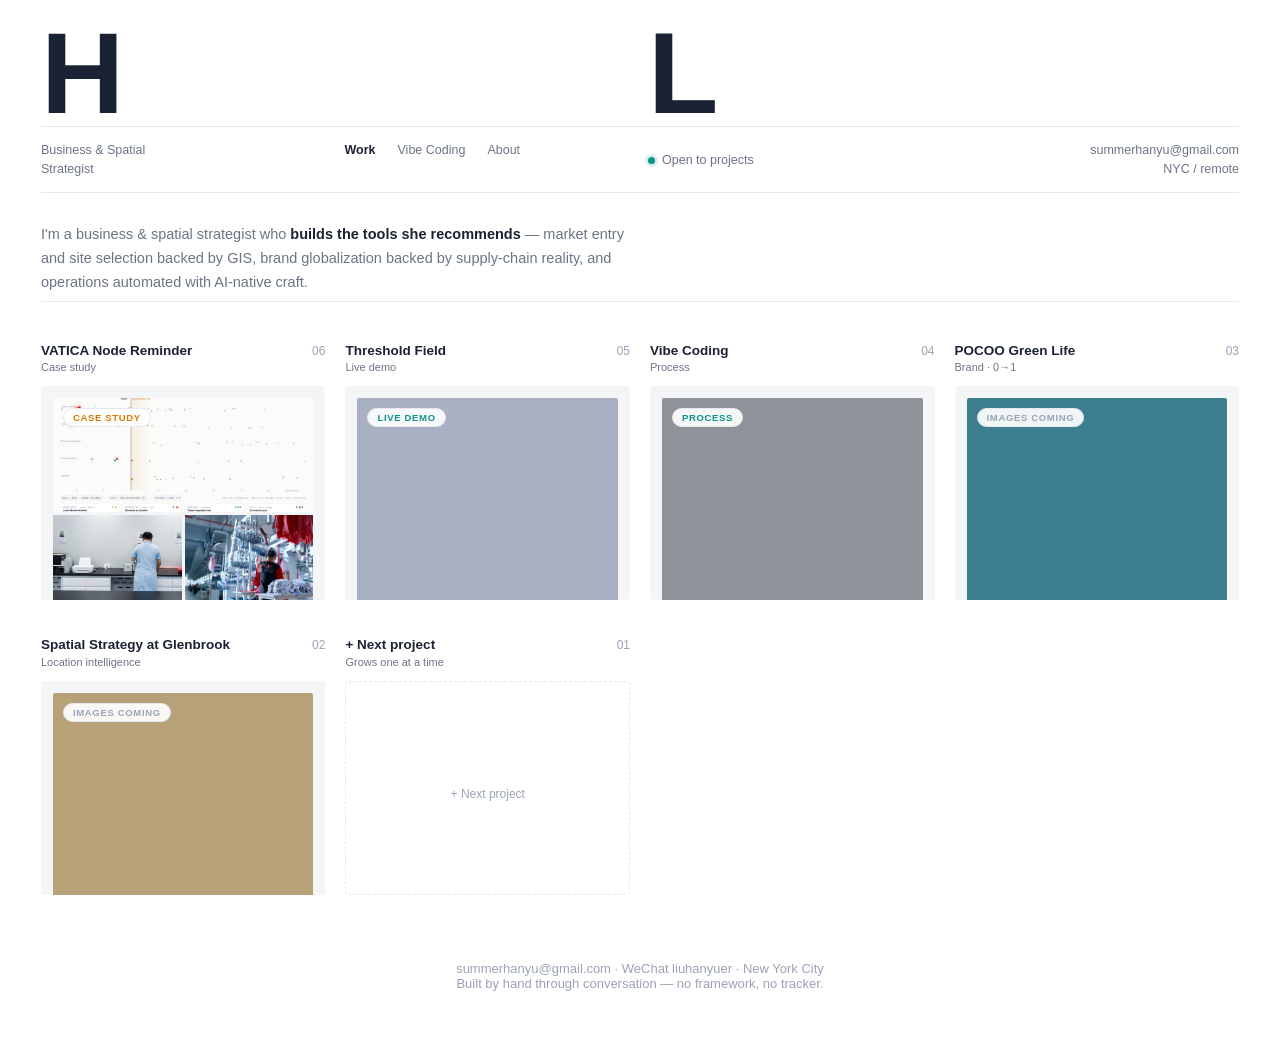
==== hanyu-portfolio-round4/index.html @ 6c44ca15 "Add files via upload" ====
<!DOCTYPE html>
<html lang="en">
<head>
<meta charset="UTF-8">
<meta name="viewport" content="width=device-width, initial-scale=1.0">
<title>Hanyu Liu — Spatial Strategy × Ops Tooling × AI-Native Craft</title>
<meta name="description" content="Business & spatial strategist who builds the tools she recommends. Brand globalization, site selection, supply-chain digitalization.">
<meta name="view-transition" content="same-origin">
<link rel="stylesheet" href="style.css">
<script src="site.js" defer></script>
<style>
  .hero{ padding:30px 0 6px; }
  .hero p{ font-size:14.5px; color:var(--dim); max-width:600px; line-height:1.65; margin:0; }
  .hero p b{ color:var(--ink); }
</style>
</head>
<body>

  <div class="stickybar">
    <a class="sb-h" href="index.html" title="Hanyu Liu">H</a>
    <nav>
      <a href="index.html" class="active">Work</a>
      <a href="vibe-coding.html">Vibe Coding</a>
      <a href="about.html">About</a>
    </nav>
    <a class="sb-l" href="index.html" title="Hanyu Liu">L</a>
  </div>

  <header class="sitehead">
    <a class="mark cols4" href="index.html">
      <span class="m1">H</span>
      <span class="m2">L</span>
    </a>
    <div class="hbar cols4">
      <div class="hb role">
        <div>Business &amp; Spatial</div>
        <div>Strategist</div>
      </div>
      <div class="hb nav">
        <nav>
          <a href="index.html" class="active">Work</a>
          <a href="vibe-coding.html">Vibe Coding</a>
          <a href="about.html">About</a>
        </nav>
      </div>
      <div class="hb status"><span class="dot"></span>Open to projects</div>
      <div class="hb contact">
        <a href="mailto:summerhanyu@gmail.com">summerhanyu@gmail.com</a>
        <div>NYC / remote</div>
      </div>
    </div>
  </header>

  <div class="wrap">
    <div class="hero">
      <p>I'm a business &amp; spatial strategist who <b>builds the tools she recommends</b> —
         market entry and site selection backed by GIS, brand globalization backed by supply-chain
         reality, and operations automated with AI-native craft.</p>
    </div>

    <div class="pgrid">

      <div class="pcard">
        <div class="phead">
          <div><div class="pt">VATICA Node Reminder</div><div class="pc">Case study</div></div>
          <div class="pid">06</div>
        </div>
        <a class="ptile" href="cases/vatica-node-reminder.html">
          <span class="badge case">Case study</span>
          <div class="pmedia vt-vatica">
            <div class="poster">
              <div class="p-main"><img src="assets/vatica-thumb.jpg" alt="Threshold trigger simulation"></div>
              <div class="p-strip">
                <div class="p-cell"><img src="assets/vatica-qc-lab.jpg" alt="QC lab"></div>
                <div class="p-cell"><img src="assets/vatica-factory-floor.jpg" alt="Factory floor"></div>
              </div>
            </div>
          </div>
        </a>
      </div>

      <div class="pcard">
        <div class="phead">
          <div><div class="pt">Threshold Field</div><div class="pc">Live demo</div></div>
          <div class="pid">05</div>
        </div>
        <a class="ptile" href="demos/vatica-threshold-field.html">
          <span class="badge live">Live demo</span>
          <div class="pmedia sw-slate"></div>
        </a>
      </div>

      <div class="pcard">
        <div class="phead">
          <div><div class="pt">Vibe Coding</div><div class="pc">Process</div></div>
          <div class="pid">04</div>
        </div>
        <a class="ptile" href="vibe-coding.html">
          <span class="badge live">Process</span>
          <div class="pmedia sw-stone"></div>
        </a>
      </div>

      <div class="pcard">
        <div class="phead">
          <div><div class="pt">POCOO Green Life</div><div class="pc">Brand · 0→1</div></div>
          <div class="pid">03</div>
        </div>
        <div class="ptile">
          <span class="badge soon">Images coming</span>
          <div class="pmedia sw-teal"></div>
        </div>
      </div>

      <div class="pcard">
        <div class="phead">
          <div><div class="pt">Spatial Strategy at Glenbrook</div><div class="pc">Location intelligence</div></div>
          <div class="pid">02</div>
        </div>
        <div class="ptile">
          <span class="badge soon">Images coming</span>
          <div class="pmedia sw-sand"></div>
        </div>
      </div>

      <div class="pcard">
        <div class="phead">
          <div><div class="pt">+ Next project</div><div class="pc">Grows one at a time</div></div>
          <div class="pid">01</div>
        </div>
        <div class="ptile slot">
          <div class="pmedia">+ Next project</div>
        </div>
      </div>

    </div>
  </div>

  <footer class="sitefoot">
    summerhanyu@gmail.com · WeChat liuhanyuer · New York City<br>
    Built by hand through conversation — no framework, no tracker.
  </footer>
</body>
</html>
---- hanyu-portfolio-round4/style.css ----
/* ===== Hanyu Liu — shared design tokens ===== */
:root{
  --bg:#ffffff; --panel:#ffffff; --ink:#1a2233; --dim:#6b7486; --faint:#9aa3b5;
  --line:#e6e8ee; --amber:#d97706; --amber-soft:#fef3e2; --red:#dc2626; --teal:#0d9488;
  --violet:#7c5cff; --code:#f4f5f7; --mat:#f4f5f7;
  --gutter:clamp(24px,3.2vw,56px);
}
*{ box-sizing:border-box; }
html{ scroll-behavior:smooth; }
body{
  margin:0; background:var(--bg); color:var(--ink);
  font-family:-apple-system,BlinkMacSystemFont,"Segoe UI",Inter,Helvetica,Arial,sans-serif;
  -webkit-font-smoothing:antialiased;
}
a{ color:inherit; }
img{ max-width:100%; display:block; }

/* progressive-enhancement page transition (Chrome/Edge; no-ops elsewhere) */
@view-transition{ navigation:auto; }
::view-transition-old(root), ::view-transition-new(root){ animation-duration:.32s; }

/* scroll-reveal (site.js adds .in when an element enters the viewport) */
.reveal{ opacity:0; transform:translateY(16px); transition:opacity .6s ease, transform .6s ease; }
.reveal.in{ opacity:1; transform:none; }

/* full-bleed containers — fixed gutters, no centered max-width, so the
   page fills wide monitors edge-to-edge instead of floating in a column */
.wrap{ padding:0 var(--gutter); }
.wrap-narrow{ max-width:760px; padding:0 var(--gutter); }

/* =========================================================
   STICKY COMPACT BAR — the big H / L mark, shrunk down but held
   in the SAME two columns (H at the left gutter, L where the
   big mark's second letter sits) so it reads as one continuous
   shrink, not a swap to a different lockup. Hover either letter
   to reveal "Hanyu Liu" as a native tooltip. Toggled by site.js
   (.scrolled on body).
   ========================================================= */
.stickybar{
  position:fixed; top:0; left:0; right:0; z-index:80;
  display:grid; grid-template-columns:repeat(4,1fr); column-gap:16px; align-items:center;
  padding:14px var(--gutter); background:rgba(255,255,255,.88); backdrop-filter:blur(10px);
  border-bottom:1px solid var(--line);
  transform:translateY(-100%); opacity:0;
  transition:transform .28s ease, opacity .28s ease;
}
body.scrolled .stickybar{ transform:translateY(0); opacity:1; }
.stickybar .sb-h, .stickybar .sb-l{
  font-size:24px; font-weight:800; letter-spacing:-0.03em; color:var(--ink); line-height:1;
  text-decoration:none; justify-self:start;
}
.stickybar .sb-l{ grid-column:3; }
.stickybar nav{ grid-column:2; display:flex; align-items:center; gap:22px; }
.stickybar nav a{ font-size:13px; color:var(--dim); text-decoration:none; font-weight:500; }
.stickybar nav a:hover{ color:var(--ink); }
.stickybar nav a.active{ color:var(--ink); font-weight:650; }
@media (max-width:760px){
  .stickybar{ padding:10px 18px; grid-template-columns:repeat(2,1fr); row-gap:8px; }
  .stickybar .sb-l{ grid-column:2; }
  .stickybar nav{ grid-column:1/-1; gap:16px; }
}

/* =========================================================
   SITEHEAD — big split wordmark + hairline info bar
   shared across every page
   ========================================================= */
.sitehead{ padding:26px var(--gutter) 0; }
.sitehead a{ text-decoration:none; }

.cols4{ display:grid; grid-template-columns:repeat(4,1fr); column-gap:16px; }

.mark{ align-items:end; padding-bottom:6px; }
.mark span{
  display:block; font-size:clamp(64px,9vw,150px); font-weight:800; letter-spacing:-0.04em;
  line-height:.82; color:var(--ink);
}
.mark .m2{ grid-column:3; }

.hbar{
  padding:14px 0 13px; border-top:1px solid var(--line); border-bottom:1px solid var(--line);
  font-size:12.5px; color:var(--dim);
}
.hbar .hb{ line-height:1.5; }
.hbar .hb.nav{ display:flex; align-items:flex-start; }
.hbar .hb.nav nav{ display:flex; gap:22px; }
.hbar .hb.nav a{ color:var(--dim); font-weight:500; }
.hbar .hb.nav a:hover{ color:var(--ink); }
.hbar .hb.nav a.active{ color:var(--ink); font-weight:650; }
.hbar .hb.status{ display:flex; align-items:center; gap:7px; }
.hbar .hb.status .dot{ width:7px; height:7px; border-radius:50%; background:var(--teal); flex:0 0 auto;
  box-shadow:0 0 0 3px rgba(13,148,136,.15); animation:pulse 2.4s ease-in-out infinite; }
@keyframes pulse{ 0%,100%{ opacity:1; } 50%{ opacity:.45; } }
.hbar .hb.contact{ text-align:right; }
.hbar .hb.contact a{ color:var(--dim); }
.hbar .hb.contact a:hover{ color:var(--ink); }

@media (max-width:760px){
  .sitehead{ padding:20px 18px 0; }
  .cols4{ grid-template-columns:repeat(2,1fr); row-gap:10px; }
  .mark .m2{ grid-column:2; }
  .hbar .hb.contact{ text-align:left; }
  .hbar{ padding:12px 0; }
}

footer.sitefoot{ padding:56px 0 72px; font-size:13px; color:var(--faint); text-align:center; }
footer.sitefoot a{ color:var(--dim); text-decoration:none; }

/* =========================================================
   PROJECT GRID (index.html) — full-bleed N-across card grid
   ========================================================= */
.pgrid{
  display:grid; grid-template-columns:repeat(4,1fr); column-gap:20px; row-gap:36px;
  padding:40px 0 10px; border-top:1px solid var(--line);
}
.pcard .phead{ display:flex; justify-content:space-between; align-items:baseline; margin-bottom:13px; gap:10px; }
.pcard .phead .pt{ font-size:13.5px; font-weight:650; line-height:1.3; }
.pcard .phead .pc{ font-size:11px; color:var(--dim); margin-top:2px; }
.pcard .phead .pid{ font-size:12px; color:var(--faint); font-variant-numeric:tabular-nums; flex:0 0 auto; }

.ptile{
  display:block; text-decoration:none; color:inherit; position:relative;
  background:var(--mat); border-radius:4px; overflow:hidden;
  padding:12px 12px 0;
  transition:box-shadow .3s ease;
}
.ptile:hover{ box-shadow:inset 0 0 0 1px var(--line); }
.ptile .pmedia{
  min-height:170px; aspect-ratio:4/3.1; overflow:hidden; position:relative;
  border-radius:2px 2px 0 0;
  transition:transform .5s cubic-bezier(.2,.8,.2,1);
}
.ptile:hover .pmedia{ transform:scale(1.02); }
.ptile .pmedia img{ width:100%; height:100%; object-fit:cover; display:block; }
.ptile .badge{
  position:absolute; top:22px; left:22px; font-size:9.5px; font-weight:650; letter-spacing:.07em;
  text-transform:uppercase; background:rgba(255,255,255,0.92); border:1px solid var(--line);
  border-radius:100px; padding:3px 9px; z-index:2;
}
.badge.live{ color:var(--teal); } .badge.case{ color:var(--amber); } .badge.soon{ color:var(--faint); }

/* flat, muted swatches for projects that don't have real screenshots yet —
   plain single colors, no gradients/patterns/text, like a physical color card */
.sw-slate{ background:#aab0c4; }
.sw-stone{ background:#8f9299; }
.sw-clay{  background:#c9503f; }
.sw-teal{  background:#3d7f8f; }
.sw-ink{   background:#181c24; }
.sw-sand{  background:#b7a179; }
.sw-cream{ background:#e9e4d8; }

/* homepage-only poster/collage tile — several real photos combined into one
   card image. Detail pages never use this; they lead with the live demo. */
.poster{ display:grid; grid-template-rows:1fr .58fr; gap:3px; width:100%; height:100%; }
.poster .p-main, .poster .p-cell{ overflow:hidden; }
.poster .p-strip{ display:grid; grid-template-columns:1fr 1fr; gap:3px; }
.poster img{ width:100%; height:100%; object-fit:cover; display:block; }

.ptile.slot{ border:1px dashed var(--line); background:transparent; }
.ptile.slot .pmedia{ display:flex; align-items:center; justify-content:center;
  color:var(--faint); font-size:12px; text-align:center; padding:14px; }
.ptile.slot:hover{ box-shadow:none; }

@media (max-width:980px){ .pgrid{ grid-template-columns:repeat(2,1fr); } }
@media (max-width:560px){ .pgrid{ grid-template-columns:1fr; row-gap:30px; } }

/* =========================================================
   PROJECT DETAIL — sticky media rail (left) + scrolling
   gray text column (right): metadata + full case narrative
   ========================================================= */
.pdethead{ padding:8px var(--gutter) 0; }
.pdethead .back{ font-size:12px; color:var(--faint); text-decoration:none; }
.pdethead .back:hover{ color:var(--dim); }

.pdcase{
  margin:18px 0 0;
  display:grid; grid-template-columns:1.3fr 1fr; align-items:start;
}
.pdcase .pdmedia-col{
  display:flex; flex-direction:column; gap:16px; padding:0 24px 40px var(--gutter);
  position:sticky; top:26px;
}
.pdcase .pdmedia-col img, .pdcase .pdmedia-col iframe{
  width:100%; border-radius:10px; border:1px solid var(--line); display:block; background:#fff;
}
.pdcase .pdmedia-col iframe{ aspect-ratio:16/9.4; }
.pdcase .pdmedia-col .cap{ font-size:12px; color:var(--faint); margin-top:-8px; line-height:1.5; }
.pdcase .pdmedia-col .cap b{ color:var(--dim); font-weight:600; }

.pdcase .pdtext-col{
  background:var(--mat); padding:32px var(--gutter) 70px 30px; min-height:100vh;
}
.pdcase .pdtitle{ font-size:17px; font-weight:650; }
.pdcase .pdtype{ font-size:12px; color:var(--dim); margin-top:2px; margin-bottom:4px; }

.pdrow{ display:flex; justify-content:space-between; gap:16px; padding:11px 0; border-top:1px solid var(--line);
  font-size:12.5px; }
.pdrow:first-of-type{ margin-top:14px; }
.pdrow .k{ color:var(--faint); flex:0 0 auto; }
.pdrow .v{ color:var(--dim); text-align:right; }
.pdrow .v.list{ text-align:right; }
.pdrow .v.list div{ margin-bottom:2px; }
.pdrow .v a{ color:var(--amber); font-weight:600; text-decoration:none; }
.pdrow .v a:hover{ text-decoration:underline; }

@media (max-width:860px){
  .pdcase{ grid-template-columns:1fr; }
  .pdcase .pdmedia-col{ position:static; padding:0 18px; }
  .pdcase .pdtext-col{ padding:28px 18px 50px; min-height:0; }
}

/* view-transition names — give matching grid tile + detail hero the same name to morph between them */
.vt-vatica{ view-transition-name:vt-vatica; }
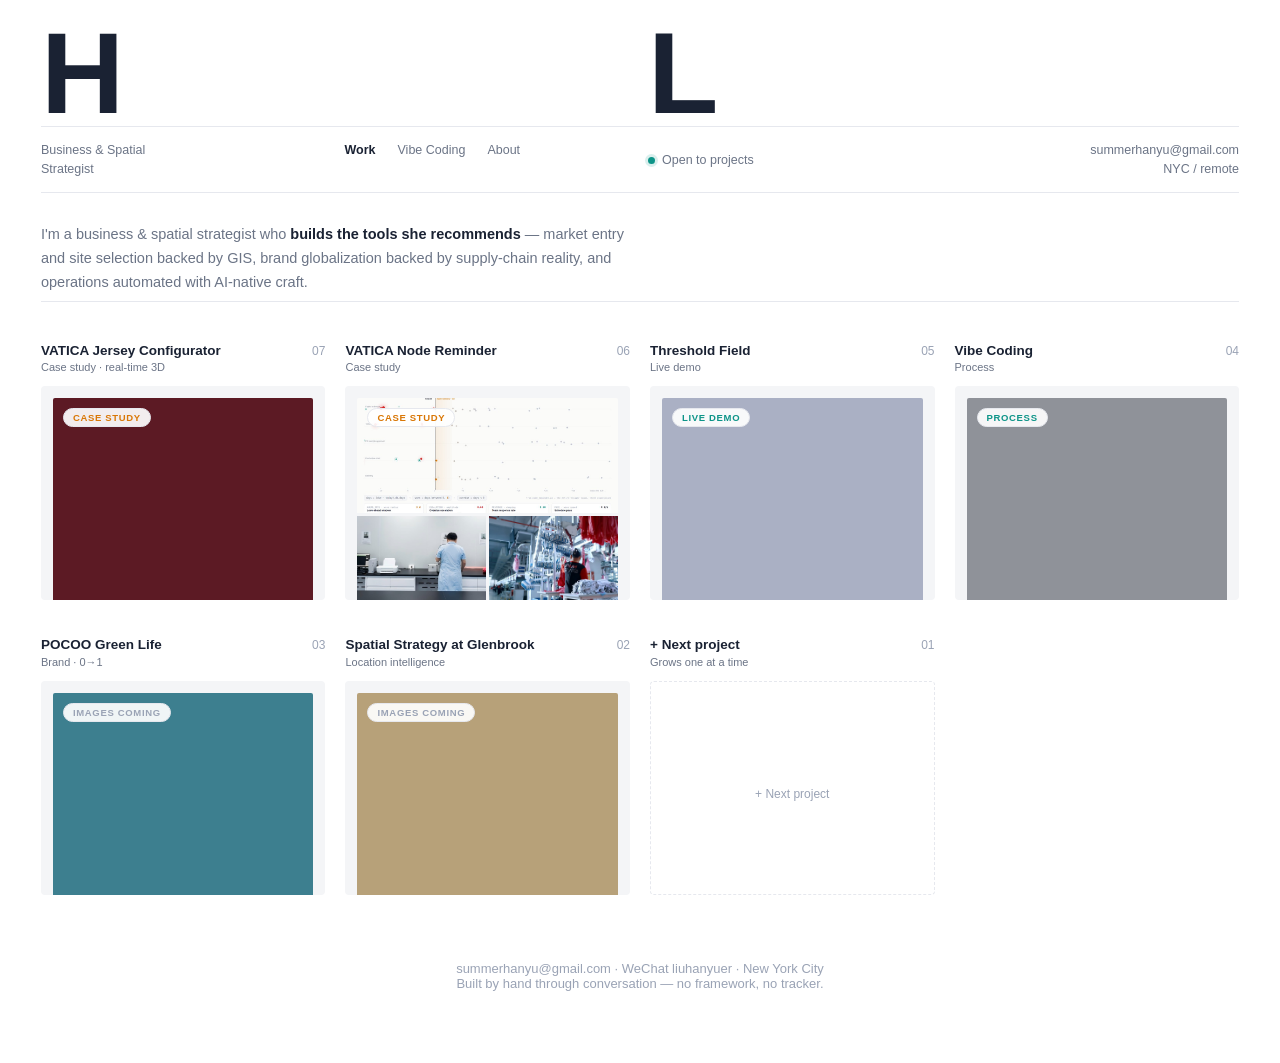
==== commit d7cd9990: "Add files via upload" ====
--- a/hanyu-portfolio-round4/index.html
+++ b/hanyu-portfolio-round4/index.html
@@ -59,6 +59,17 @@
     </div>
 
     <div class="pgrid">
+
+      <div class="pcard">
+        <div class="phead">
+          <div><div class="pt">VATICA Jersey Configurator</div><div class="pc">Case study · real-time 3D</div></div>
+          <div class="pid">07</div>
+        </div>
+        <a class="ptile" href="cases/vatica-jersey-configurator.html">
+          <span class="badge case">Case study</span>
+          <div class="pmedia sw-crimson"></div>
+        </a>
+      </div>
 
       <div class="pcard">
         <div class="phead">
--- a/hanyu-portfolio-round4/style.css
+++ b/hanyu-portfolio-round4/style.css
@@ -147,6 +147,7 @@
 .sw-ink{   background:#181c24; }
 .sw-sand{  background:#b7a179; }
 .sw-cream{ background:#e9e4d8; }
+.sw-crimson{ background:#5c1a24; }
 
 /* homepage-only poster/collage tile — several real photos combined into one
    card image. Detail pages never use this; they lead with the live demo. */
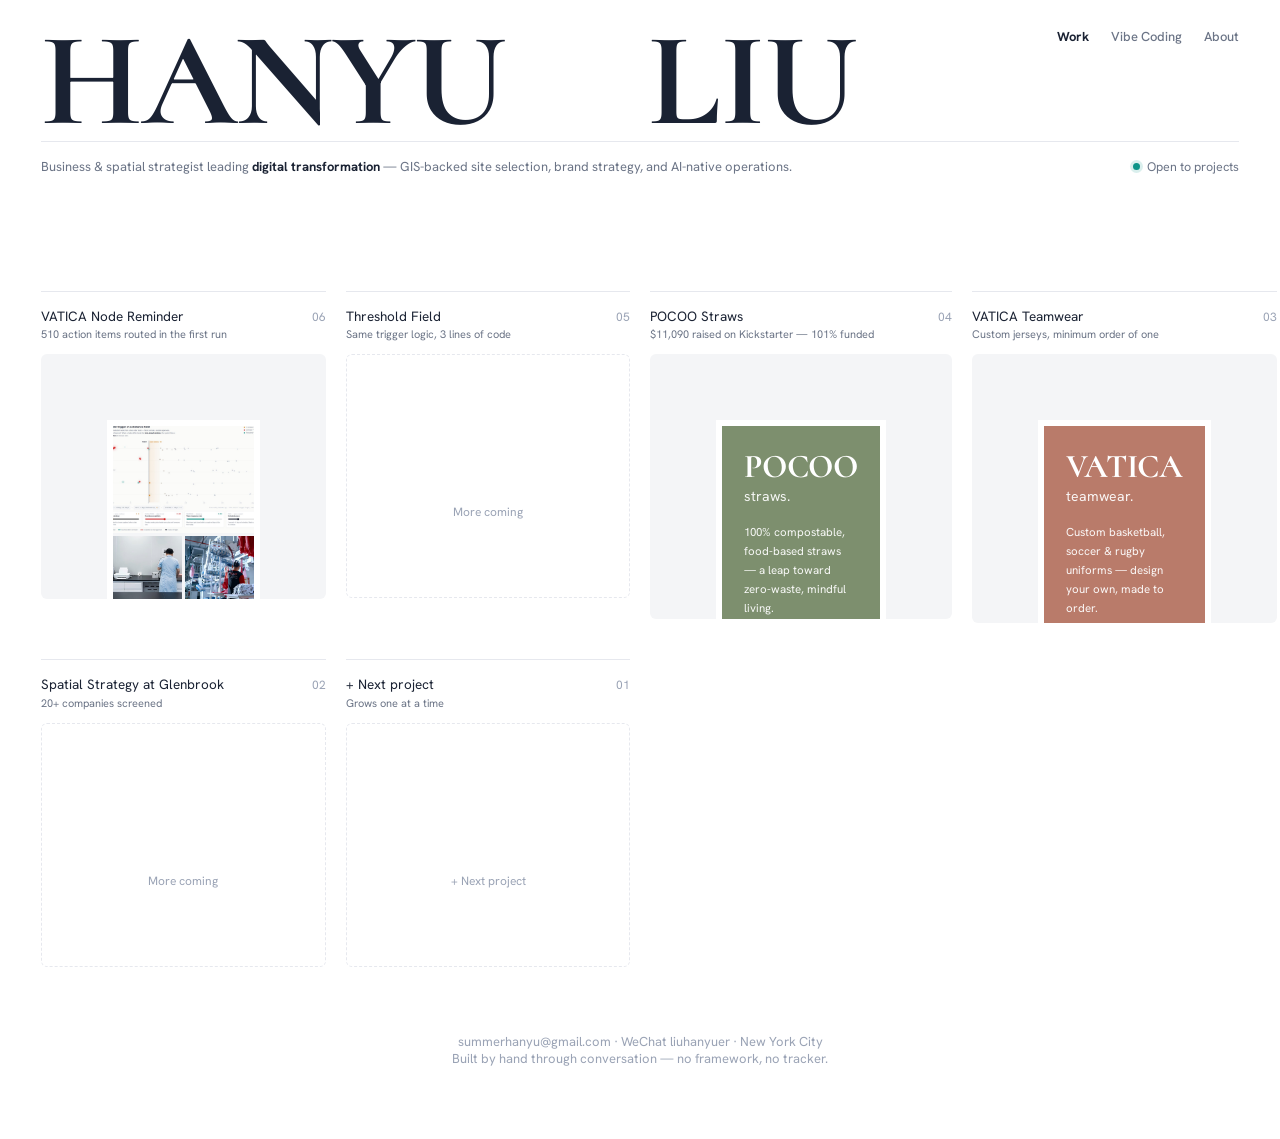
==== commit 17787e9c: "Add files via upload" ====
--- a/hanyu-portfolio-round4/index.html
+++ b/hanyu-portfolio-round4/index.html
@@ -4,80 +4,53 @@
 <meta charset="UTF-8">
 <meta name="viewport" content="width=device-width, initial-scale=1.0">
 <title>Hanyu Liu — Spatial Strategy × Ops Tooling × AI-Native Craft</title>
-<meta name="description" content="Business & spatial strategist who builds the tools she recommends. Brand globalization, site selection, supply-chain digitalization.">
+<meta name="description" content="Business & spatial strategist leading digital transformation across site selection, brand strategy, and AI-native operations.">
 <meta name="view-transition" content="same-origin">
 <link rel="stylesheet" href="style.css">
 <script src="site.js" defer></script>
-<style>
-  .hero{ padding:30px 0 6px; }
-  .hero p{ font-size:14.5px; color:var(--dim); max-width:600px; line-height:1.65; margin:0; }
-  .hero p b{ color:var(--ink); }
-</style>
 </head>
 <body>
 
   <div class="stickybar">
-    <a class="sb-h" href="index.html" title="Hanyu Liu">H</a>
+    <a class="sb-h" href="index.html" title="Hanyu Liu">
+      <span class="sb-logo">H</span><span class="sb-hanzi">菡雨</span>
+    </a>
     <nav>
       <a href="index.html" class="active">Work</a>
       <a href="vibe-coding.html">Vibe Coding</a>
       <a href="about.html">About</a>
     </nav>
-    <a class="sb-l" href="index.html" title="Hanyu Liu">L</a>
+    <a class="sb-l" href="index.html" title="Hanyu Liu">
+      <span class="sb-logo">L</span><span class="sb-hanzi">刘</span>
+    </a>
   </div>
 
   <header class="sitehead">
-    <a class="mark cols4" href="index.html">
-      <span class="m1">H</span>
-      <span class="m2">L</span>
-    </a>
+    <div class="mark cols4">
+      <a class="m1" href="index.html">HANYU</a>
+      <a class="m2" href="index.html">LIU</a>
+      <nav class="marknav">
+        <a href="index.html" class="active">Work</a>
+        <a href="vibe-coding.html">Vibe Coding</a>
+        <a href="about.html">About</a>
+      </nav>
+    </div>
     <div class="hbar cols4">
-      <div class="hb role">
-        <div>Business &amp; Spatial</div>
-        <div>Strategist</div>
-      </div>
-      <div class="hb nav">
-        <nav>
-          <a href="index.html" class="active">Work</a>
-          <a href="vibe-coding.html">Vibe Coding</a>
-          <a href="about.html">About</a>
-        </nav>
-      </div>
+      <div class="hb bio">Business &amp; spatial strategist leading <b>digital transformation</b> —
+         GIS-backed site selection, brand strategy, and AI-native operations.</div>
       <div class="hb status"><span class="dot"></span>Open to projects</div>
-      <div class="hb contact">
-        <a href="mailto:summerhanyu@gmail.com">summerhanyu@gmail.com</a>
-        <div>NYC / remote</div>
-      </div>
     </div>
   </header>
 
   <div class="wrap">
-    <div class="hero">
-      <p>I'm a business &amp; spatial strategist who <b>builds the tools she recommends</b> —
-         market entry and site selection backed by GIS, brand globalization backed by supply-chain
-         reality, and operations automated with AI-native craft.</p>
-    </div>
-
     <div class="pgrid">
 
       <div class="pcard">
         <div class="phead">
-          <div><div class="pt">VATICA Jersey Configurator</div><div class="pc">Case study · real-time 3D</div></div>
-          <div class="pid">07</div>
-        </div>
-        <a class="ptile" href="cases/vatica-jersey-configurator.html">
-          <span class="badge case">Case study</span>
-          <div class="pmedia sw-crimson"></div>
-        </a>
-      </div>
-
-      <div class="pcard">
-        <div class="phead">
-          <div><div class="pt">VATICA Node Reminder</div><div class="pc">Case study</div></div>
+          <div><div class="pt">VATICA Node Reminder</div><div class="pc">510 action items routed in the first run</div></div>
           <div class="pid">06</div>
         </div>
         <a class="ptile" href="cases/vatica-node-reminder.html">
-          <span class="badge case">Case study</span>
           <div class="pmedia vt-vatica">
             <div class="poster">
               <div class="p-main"><img src="assets/vatica-thumb.jpg" alt="Threshold trigger simulation"></div>
@@ -92,45 +65,57 @@
 
       <div class="pcard">
         <div class="phead">
-          <div><div class="pt">Threshold Field</div><div class="pc">Live demo</div></div>
+          <div><div class="pt">Threshold Field</div><div class="pc">Same trigger logic, 3 lines of code</div></div>
           <div class="pid">05</div>
         </div>
-        <a class="ptile" href="demos/vatica-threshold-field.html">
-          <span class="badge live">Live demo</span>
-          <div class="pmedia sw-slate"></div>
+        <a class="ptile slot" href="demos/vatica-threshold-field.html">
+          <div class="pmedia">More coming</div>
         </a>
       </div>
 
       <div class="pcard">
         <div class="phead">
-          <div><div class="pt">Vibe Coding</div><div class="pc">Process</div></div>
+          <div><div class="pt">POCOO Straws</div><div class="pc">$11,090 raised on Kickstarter — 101% funded</div></div>
           <div class="pid">04</div>
         </div>
-        <a class="ptile" href="vibe-coding.html">
-          <span class="badge live">Process</span>
-          <div class="pmedia sw-stone"></div>
-        </a>
-      </div>
-
-      <div class="pcard">
-        <div class="phead">
-          <div><div class="pt">POCOO Green Life</div><div class="pc">Brand · 0→1</div></div>
-          <div class="pid">03</div>
-        </div>
         <div class="ptile">
-          <span class="badge soon">Images coming</span>
-          <div class="pmedia sw-teal"></div>
+          <div class="pmedia plabel pl-pocoo">
+            <div class="pl-top">
+              <div class="pl-brand">POCOO</div>
+              <div class="pl-sub">straws.</div>
+            </div>
+            <div class="pl-desc">100% compostable, food-based straws — a leap toward zero-waste, mindful living.</div>
+            <div class="pl-meta">PRODUCT DESIGN · KICKSTARTER · JUL–AUG 2023 · NEW YORK, NY · 57 BACKERS</div>
+            <div class="pl-stat">$11,090 raised <span>· 101% funded · Project We Love</span></div>
+          </div>
         </div>
       </div>
 
       <div class="pcard">
         <div class="phead">
-          <div><div class="pt">Spatial Strategy at Glenbrook</div><div class="pc">Location intelligence</div></div>
+          <div><div class="pt">VATICA Teamwear</div><div class="pc">Custom jerseys, minimum order of one</div></div>
+          <div class="pid">03</div>
+        </div>
+        <div class="ptile">
+          <div class="pmedia plabel pl-vatica">
+            <div class="pl-top">
+              <div class="pl-brand">VATICA</div>
+              <div class="pl-sub">teamwear.</div>
+            </div>
+            <div class="pl-desc">Custom basketball, soccer &amp; rugby uniforms — design your own, made to order.</div>
+            <div class="pl-meta">SPORT &amp; PERFORMANCE CLOTHING · JIANGXI, CHINA · DESIGN YOUR OWN TEAMWEAR</div>
+            <div class="pl-stat">MOQ 1 piece <span>· custom print &amp; personalization</span></div>
+          </div>
+        </div>
+      </div>
+
+      <div class="pcard">
+        <div class="phead">
+          <div><div class="pt">Spatial Strategy at Glenbrook</div><div class="pc">20+ companies screened</div></div>
           <div class="pid">02</div>
         </div>
-        <div class="ptile">
-          <span class="badge soon">Images coming</span>
-          <div class="pmedia sw-sand"></div>
+        <div class="ptile slot">
+          <div class="pmedia">More coming</div>
         </div>
       </div>
 
--- a/hanyu-portfolio-round4/style.css
+++ b/hanyu-portfolio-round4/style.css
@@ -1,15 +1,44 @@
+/* Cormorant — self-hosted, used only for the big HANYU / LIU wordmark */
+@font-face{
+  font-family:"Cormorant";
+  src:url("assets/fonts/cormorant-latin-700-normal.woff2") format("woff2");
+  font-weight:700; font-style:normal; font-display:swap;
+}
+
+/* Hanken Grotesk — self-hosted, used for all body/UI text site-wide */
+@font-face{
+  font-family:"Hanken Grotesk";
+  src:url("assets/fonts/hanken-grotesk-latin-400-normal.woff2") format("woff2");
+  font-weight:400; font-style:normal; font-display:swap;
+}
+@font-face{
+  font-family:"Hanken Grotesk";
+  src:url("assets/fonts/hanken-grotesk-latin-500-normal.woff2") format("woff2");
+  font-weight:500; font-style:normal; font-display:swap;
+}
+@font-face{
+  font-family:"Hanken Grotesk";
+  src:url("assets/fonts/hanken-grotesk-latin-600-normal.woff2") format("woff2");
+  font-weight:600; font-style:normal; font-display:swap;
+}
+@font-face{
+  font-family:"Hanken Grotesk";
+  src:url("assets/fonts/hanken-grotesk-latin-700-normal.woff2") format("woff2");
+  font-weight:700; font-style:normal; font-display:swap;
+}
+
 /* ===== Hanyu Liu — shared design tokens ===== */
 :root{
   --bg:#ffffff; --panel:#ffffff; --ink:#1a2233; --dim:#6b7486; --faint:#9aa3b5;
   --line:#e6e8ee; --amber:#d97706; --amber-soft:#fef3e2; --red:#dc2626; --teal:#0d9488;
-  --violet:#7c5cff; --code:#f4f5f7; --mat:#f4f5f7;
+  --violet:#7c5cff; --code:#f4f5f7; --mat:#f4f5f7; --mat-soft:#f9f9fb;
   --gutter:clamp(24px,3.2vw,56px);
 }
 *{ box-sizing:border-box; }
 html{ scroll-behavior:smooth; }
 body{
   margin:0; background:var(--bg); color:var(--ink);
-  font-family:-apple-system,BlinkMacSystemFont,"Segoe UI",Inter,Helvetica,Arial,sans-serif;
+  font-family:"Hanken Grotesk",-apple-system,BlinkMacSystemFont,"Segoe UI",Helvetica,Arial,sans-serif;
   -webkit-font-smoothing:antialiased;
 }
 a{ color:inherit; }
@@ -46,9 +75,15 @@
 }
 body.scrolled .stickybar{ transform:translateY(0); opacity:1; }
 .stickybar .sb-h, .stickybar .sb-l{
-  font-size:24px; font-weight:800; letter-spacing:-0.03em; color:var(--ink); line-height:1;
+  display:flex; align-items:center; gap:9px;
+  font-size:14px; font-weight:650; letter-spacing:-0.01em; color:var(--ink); line-height:1;
   text-decoration:none; justify-self:start;
 }
+.stickybar .sb-logo{
+  width:30px; height:30px; border-radius:50%; background:var(--ink); color:#fff; flex:0 0 auto;
+  display:flex; align-items:center; justify-content:center; font-size:13px; font-weight:800;
+}
+.stickybar .sb-hanzi{ font-weight:600; }
 .stickybar .sb-l{ grid-column:3; }
 .stickybar nav{ grid-column:2; display:flex; align-items:center; gap:22px; }
 .stickybar nav a{ font-size:13px; color:var(--dim); text-decoration:none; font-weight:500; }
@@ -69,37 +104,49 @@
 
 .cols4{ display:grid; grid-template-columns:repeat(4,1fr); column-gap:16px; }
 
-.mark{ align-items:end; padding-bottom:6px; }
-.mark span{
-  display:block; font-size:clamp(64px,9vw,150px); font-weight:800; letter-spacing:-0.04em;
-  line-height:.82; color:var(--ink);
-}
-.mark .m2{ grid-column:3; }
+.mark{ align-items:end; padding-bottom:6px; position:relative; }
+.mark span, .mark a.m1, .mark a.m2{
+  display:block; font-family:"Cormorant",Georgia,serif; font-size:clamp(72px,10.4vw,178px);
+  font-weight:700; letter-spacing:-0.01em;
+  line-height:.82; color:var(--ink); text-decoration:none;
+}
+.mark .m1{ grid-column:1/3; }
+.mark .m2{ grid-column:3/5; }
+
+/* nav lives inline with the big mark now, tucked in the empty space
+   to the right of the (short) second word, top-aligned */
+.mark .marknav{
+  position:absolute; top:2px; right:0; display:flex; gap:22px;
+  font-family:"Hanken Grotesk",-apple-system,BlinkMacSystemFont,"Segoe UI",Helvetica,Arial,sans-serif;
+}
+.mark .marknav a{ font-size:13px; color:var(--dim); font-weight:500; text-decoration:none; }
+.mark .marknav a:hover{ color:var(--ink); }
+.mark .marknav a.active{ color:var(--ink); font-weight:650; }
+
+/* generic status dot, reused outside the header bar too (e.g. about page) */
+.dot{ width:7px; height:7px; border-radius:50%; background:var(--teal); flex:0 0 auto; display:inline-block;
+  vertical-align:middle; box-shadow:0 0 0 3px rgba(13,148,136,.15); animation:pulse 2.4s ease-in-out infinite; }
+@keyframes pulse{ 0%,100%{ opacity:1; } 50%{ opacity:.45; } }
 
 .hbar{
-  padding:14px 0 13px; border-top:1px solid var(--line); border-bottom:1px solid var(--line);
+  padding:14px 0 13px; border-top:1px solid var(--line);
   font-size:12.5px; color:var(--dim);
 }
 .hbar .hb{ line-height:1.5; }
-.hbar .hb.nav{ display:flex; align-items:flex-start; }
-.hbar .hb.nav nav{ display:flex; gap:22px; }
-.hbar .hb.nav a{ color:var(--dim); font-weight:500; }
-.hbar .hb.nav a:hover{ color:var(--ink); }
-.hbar .hb.nav a.active{ color:var(--ink); font-weight:650; }
-.hbar .hb.status{ display:flex; align-items:center; gap:7px; }
-.hbar .hb.status .dot{ width:7px; height:7px; border-radius:50%; background:var(--teal); flex:0 0 auto;
-  box-shadow:0 0 0 3px rgba(13,148,136,.15); animation:pulse 2.4s ease-in-out infinite; }
-@keyframes pulse{ 0%,100%{ opacity:1; } 50%{ opacity:.45; } }
-.hbar .hb.contact{ text-align:right; }
-.hbar .hb.contact a{ color:var(--dim); }
-.hbar .hb.contact a:hover{ color:var(--ink); }
+.hbar .hb.bio{ grid-column:1/4; font-size:13px; line-height:1.65; white-space:nowrap; overflow:hidden; text-overflow:ellipsis; }
+.hbar .hb.bio b{ color:var(--ink); }
+.hbar .hb.status{ display:flex; align-items:center; gap:7px; grid-column:4; justify-content:flex-end; }
 
 @media (max-width:760px){
   .sitehead{ padding:20px 18px 0; }
   .cols4{ grid-template-columns:repeat(2,1fr); row-gap:10px; }
-  .mark .m2{ grid-column:2; }
-  .hbar .hb.contact{ text-align:left; }
+  .mark span, .mark a.m1, .mark a.m2{ font-size:clamp(40px,16vw,84px); }
+  .mark .m1{ grid-column:1/-1; }
+  .mark .m2{ grid-column:1/-1; margin-top:4px; }
+  .mark .marknav{ position:static; margin-top:12px; gap:16px; }
   .hbar{ padding:12px 0; }
+  .hbar .hb.bio{ grid-column:1/-1; max-width:none; white-space:normal; }
+  .hbar .hb.status{ grid-column:1/-1; justify-content:flex-start; margin-top:8px; }
 }
 
 footer.sitefoot{ padding:56px 0 72px; font-size:13px; color:var(--faint); text-align:center; }
@@ -110,44 +157,77 @@
    ========================================================= */
 .pgrid{
   display:grid; grid-template-columns:repeat(4,1fr); column-gap:20px; row-gap:36px;
-  padding:40px 0 10px; border-top:1px solid var(--line);
-}
+  padding:100px 0 10px;
+}
+.pcard{ border-top:1px solid var(--line); padding-top:16px; }
 .pcard .phead{ display:flex; justify-content:space-between; align-items:baseline; margin-bottom:13px; gap:10px; }
-.pcard .phead .pt{ font-size:13.5px; font-weight:650; line-height:1.3; }
+.pcard .phead .pt{ font-size:13.5px; font-weight:400; color:var(--ink); line-height:1.3; }
 .pcard .phead .pc{ font-size:11px; color:var(--dim); margin-top:2px; }
 .pcard .phead .pid{ font-size:12px; color:var(--faint); font-variant-numeric:tabular-nums; flex:0 0 auto; }
 
 .ptile{
   display:block; text-decoration:none; color:inherit; position:relative;
-  background:var(--mat); border-radius:4px; overflow:hidden;
-  padding:12px 12px 0;
+  background:var(--mat); border-radius:6px; overflow:hidden;
+  padding:72px 72px 0;
   transition:box-shadow .3s ease;
 }
 .ptile:hover{ box-shadow:inset 0 0 0 1px var(--line); }
 .ptile .pmedia{
-  min-height:170px; aspect-ratio:4/3.1; overflow:hidden; position:relative;
-  border-radius:2px 2px 0 0;
+  min-height:170px; aspect-ratio:4/4.9; overflow:hidden; position:relative;
+  border-radius:0; box-shadow:0 0 0 6px #fff;
   transition:transform .5s cubic-bezier(.2,.8,.2,1);
 }
+.ptile.slot .pmedia{ box-shadow:none; }
 .ptile:hover .pmedia{ transform:scale(1.02); }
 .ptile .pmedia img{ width:100%; height:100%; object-fit:cover; display:block; }
-.ptile .badge{
-  position:absolute; top:22px; left:22px; font-size:9.5px; font-weight:650; letter-spacing:.07em;
-  text-transform:uppercase; background:rgba(255,255,255,0.92); border:1px solid var(--line);
-  border-radius:100px; padding:3px 9px; z-index:2;
-}
-.badge.live{ color:var(--teal); } .badge.case{ color:var(--amber); } .badge.soon{ color:var(--faint); }
-
-/* flat, muted swatches for projects that don't have real screenshots yet —
-   plain single colors, no gradients/patterns/text, like a physical color card */
-.sw-slate{ background:#aab0c4; }
-.sw-stone{ background:#8f9299; }
+
+/* placeholder projects without real screenshots yet — same size/position as
+   a real photo poster (fills .pmedia edge to edge, cropped at the bottom by
+   the same fixed aspect-ratio box), with a flat 3D-offset drop shadow
+   instead of the white ring used for real photos/demos */
+.ptile .pmedia.swatch{
+  box-shadow:10px 10px 0 rgba(26,34,51,0.10);
+  transition:transform .3s ease, box-shadow .3s ease;
+}
+.ptile:hover .pmedia.swatch{
+  transform:translate(-3px,-3px) !important;
+  box-shadow:13px 13px 0 rgba(26,34,51,0.13);
+}
+
+/* placeholder palette — brighter, cleaner, higher-contrast tones (avoiding
+   the earlier muddy/desaturated earth tones); still mixes warm and cool so
+   no two similar hues land in the same homepage row */
+.sw-slate{ background:#1e2340; }  /* clean deep navy */
+.sw-stone{ background:#d1602f; }  /* bright warm rust-orange */
 .sw-clay{  background:#c9503f; }
-.sw-teal{  background:#3d7f8f; }
+.sw-teal{  background:#2f8f65; }  /* clean saturated emerald green */
 .sw-ink{   background:#181c24; }
-.sw-sand{  background:#b7a179; }
+.sw-sand{  background:#c9a468; }  /* brighter warm gold-tan */
 .sw-cream{ background:#e9e4d8; }
-.sw-crimson{ background:#5c1a24; }
+
+/* Malin+Goetz-style label poster — real project preview copy laid directly
+   on a muted, sophisticated color field, no boxes/cards around the text,
+   just a type hierarchy (brand mark → tagline → description → fine print
+   → a bold closing stat), same framing (white ring) as a real photo tile */
+.pmedia.plabel{
+  display:flex; flex-direction:column; color:#fff; text-align:left;
+  padding:24px 22px 20px;
+}
+.pmedia.plabel .pl-top{ margin-bottom:18px; }
+.pmedia.plabel .pl-brand{
+  font-family:"Cormorant",Georgia,serif; font-weight:700; letter-spacing:-0.01em;
+  font-size:clamp(26px,2.6vw,36px); line-height:1;
+}
+.pmedia.plabel .pl-sub{ font-size:14px; font-weight:400; margin-top:4px; opacity:.92; }
+.pmedia.plabel .pl-desc{ font-size:11.5px; line-height:1.65; max-width:90%; opacity:.94; }
+.pmedia.plabel .pl-meta{
+  font-size:9px; line-height:1.7; letter-spacing:.03em; opacity:.72;
+  margin-top:auto; padding-top:18px;
+}
+.pmedia.plabel .pl-stat{ font-size:15.5px; font-weight:700; margin-top:8px; }
+.pmedia.plabel .pl-stat span{ font-weight:400; font-size:10.5px; opacity:.85; }
+.pl-pocoo{ background:#7d8f6e; }
+.pl-vatica{ background:#b97b6a; }
 
 /* homepage-only poster/collage tile — several real photos combined into one
    card image. Detail pages never use this; they lead with the live demo. */
@@ -173,23 +253,35 @@
 .pdethead .back:hover{ color:var(--dim); }
 
 .pdcase{
-  margin:18px 0 0;
-  display:grid; grid-template-columns:1.3fr 1fr; align-items:start;
+  /* golden-ratio split — media column is the 0.618 major, text rail the 0.382
+     minor, mirroring the Vibe Coding item panel (whose text rail is the minor
+     share of the *other* side) at the same proportions */
+  margin:18px 0 0; background:#fff;
+  display:grid; grid-template-columns:61.8% 38.2%; align-items:start;
 }
 .pdcase .pdmedia-col{
-  display:flex; flex-direction:column; gap:16px; padding:0 24px 40px var(--gutter);
-  position:sticky; top:26px;
+  display:flex; flex-direction:column; gap:18px; padding:32px 34px 40px var(--gutter);
+  position:sticky; top:26px; background:#fff;
 }
 .pdcase .pdmedia-col img, .pdcase .pdmedia-col iframe{
-  width:100%; border-radius:10px; border:1px solid var(--line); display:block; background:#fff;
+  width:94%; margin:0 auto; border-radius:0; border:1px solid var(--line); display:block; background:#fff;
 }
 .pdcase .pdmedia-col iframe{ aspect-ratio:16/9.4; }
-.pdcase .pdmedia-col .cap{ font-size:12px; color:var(--faint); margin-top:-8px; line-height:1.5; }
+.pdcase .pdmedia-col .cap{ font-size:12px; color:var(--faint); margin-top:-8px; line-height:1.5; width:94%; margin-left:auto; margin-right:auto; }
 .pdcase .pdmedia-col .cap b{ color:var(--dim); font-weight:600; }
 
 .pdcase .pdtext-col{
-  background:var(--mat); padding:32px var(--gutter) 70px 30px; min-height:100vh;
-}
+  position:relative; padding:32px var(--gutter) 70px 34px; min-height:100vh;
+  border-left:1px solid var(--line); background:#fff;
+}
+.pdcase .back-icon{
+  position:absolute; top:28px; right:var(--gutter);
+  width:36px; height:36px; border-radius:50%; border:1px solid var(--line);
+  background:#fff; display:flex; align-items:center; justify-content:center;
+  color:var(--dim); text-decoration:none; transition:background .2s ease, color .2s ease, transform .2s ease;
+}
+.pdcase .back-icon svg{ width:16px; height:16px; }
+.pdcase .back-icon:hover{ background:var(--ink); color:#fff; transform:translateY(-1px); }
 .pdcase .pdtitle{ font-size:17px; font-weight:650; }
 .pdcase .pdtype{ font-size:12px; color:var(--dim); margin-top:2px; margin-bottom:4px; }
 
@@ -205,8 +297,48 @@
 
 @media (max-width:860px){
   .pdcase{ grid-template-columns:1fr; }
-  .pdcase .pdmedia-col{ position:static; padding:0 18px; }
-  .pdcase .pdtext-col{ padding:28px 18px 50px; min-height:0; }
+  .pdcase .pdmedia-col{ position:static; padding:24px 18px 20px; }
+  .pdcase .pdtext-col{ padding:20px 18px 50px; min-height:0; border-left:none; border-top:1px solid var(--line); }
+  .pdcase .back-icon{ top:16px; right:16px; }
+}
+
+/* =========================================================
+   ABOUT — left metadata column + right bio column (about.html)
+   ========================================================= */
+.about-split{
+  display:grid; grid-template-columns:1fr 1fr; column-gap:80px;
+  padding:100px 0 100px;
+}
+.about-split .am-col .am-fields{
+  display:flex; flex-wrap:wrap; gap:40px; border-top:1px solid var(--line); padding-top:16px; margin-bottom:36px;
+}
+.about-split .am-col .am-field{ font-size:12.5px; }
+.about-split .am-col .k{ color:var(--faint); margin-bottom:5px; }
+.about-split .am-col .v{ color:var(--ink); font-weight:500; line-height:1.6; }
+.about-split .am-col .v a{ color:var(--ink); text-decoration:none; }
+.about-split .am-col .v a:hover{ text-decoration:underline; }
+.about-split .am-col .v .dot{ margin-right:6px; }
+
+.about-split .ab-col{ max-width:640px; border-top:1px solid var(--line); padding-top:16px; }
+.about-split .am-col .portrait{
+  width:100%; max-width:220px; aspect-ratio:3/4; border-radius:10px; overflow:hidden;
+  border:1px solid var(--line); background:linear-gradient(135deg,#1a2233,#2c3850);
+  display:flex; align-items:center; justify-content:center;
+}
+.about-split .am-col .portrait img{ width:100%; height:100%; object-fit:cover; }
+.about-split .am-col .portrait .mono{ color:#fff; font-size:28px; font-weight:650; letter-spacing:.04em; }
+.about-split .ab-col .lead{ font-size:19px; line-height:1.6; color:var(--ink); font-weight:500; margin:0 0 22px; }
+.about-split .ab-col .sub{ font-size:13.5px; line-height:1.75; color:var(--dim); margin:0 0 30px; }
+.about-split .ablinks{ display:flex; flex-wrap:wrap; gap:26px; }
+.about-split .ablinks a{
+  font-size:13.5px; font-weight:600; color:var(--dim); text-decoration:none;
+  transition:color .2s ease;
+}
+.about-split .ablinks a:hover{ color:var(--ink); }
+.about-split .sig{ margin-top:34px; padding-top:18px; border-top:1px solid var(--line); font-size:12px; color:var(--faint); line-height:1.8; }
+
+@media (max-width:860px){
+  .about-split{ grid-template-columns:1fr; row-gap:30px; padding:30px 0 70px; }
 }
 
 /* view-transition names — give matching grid tile + detail hero the same name to morph between them */
